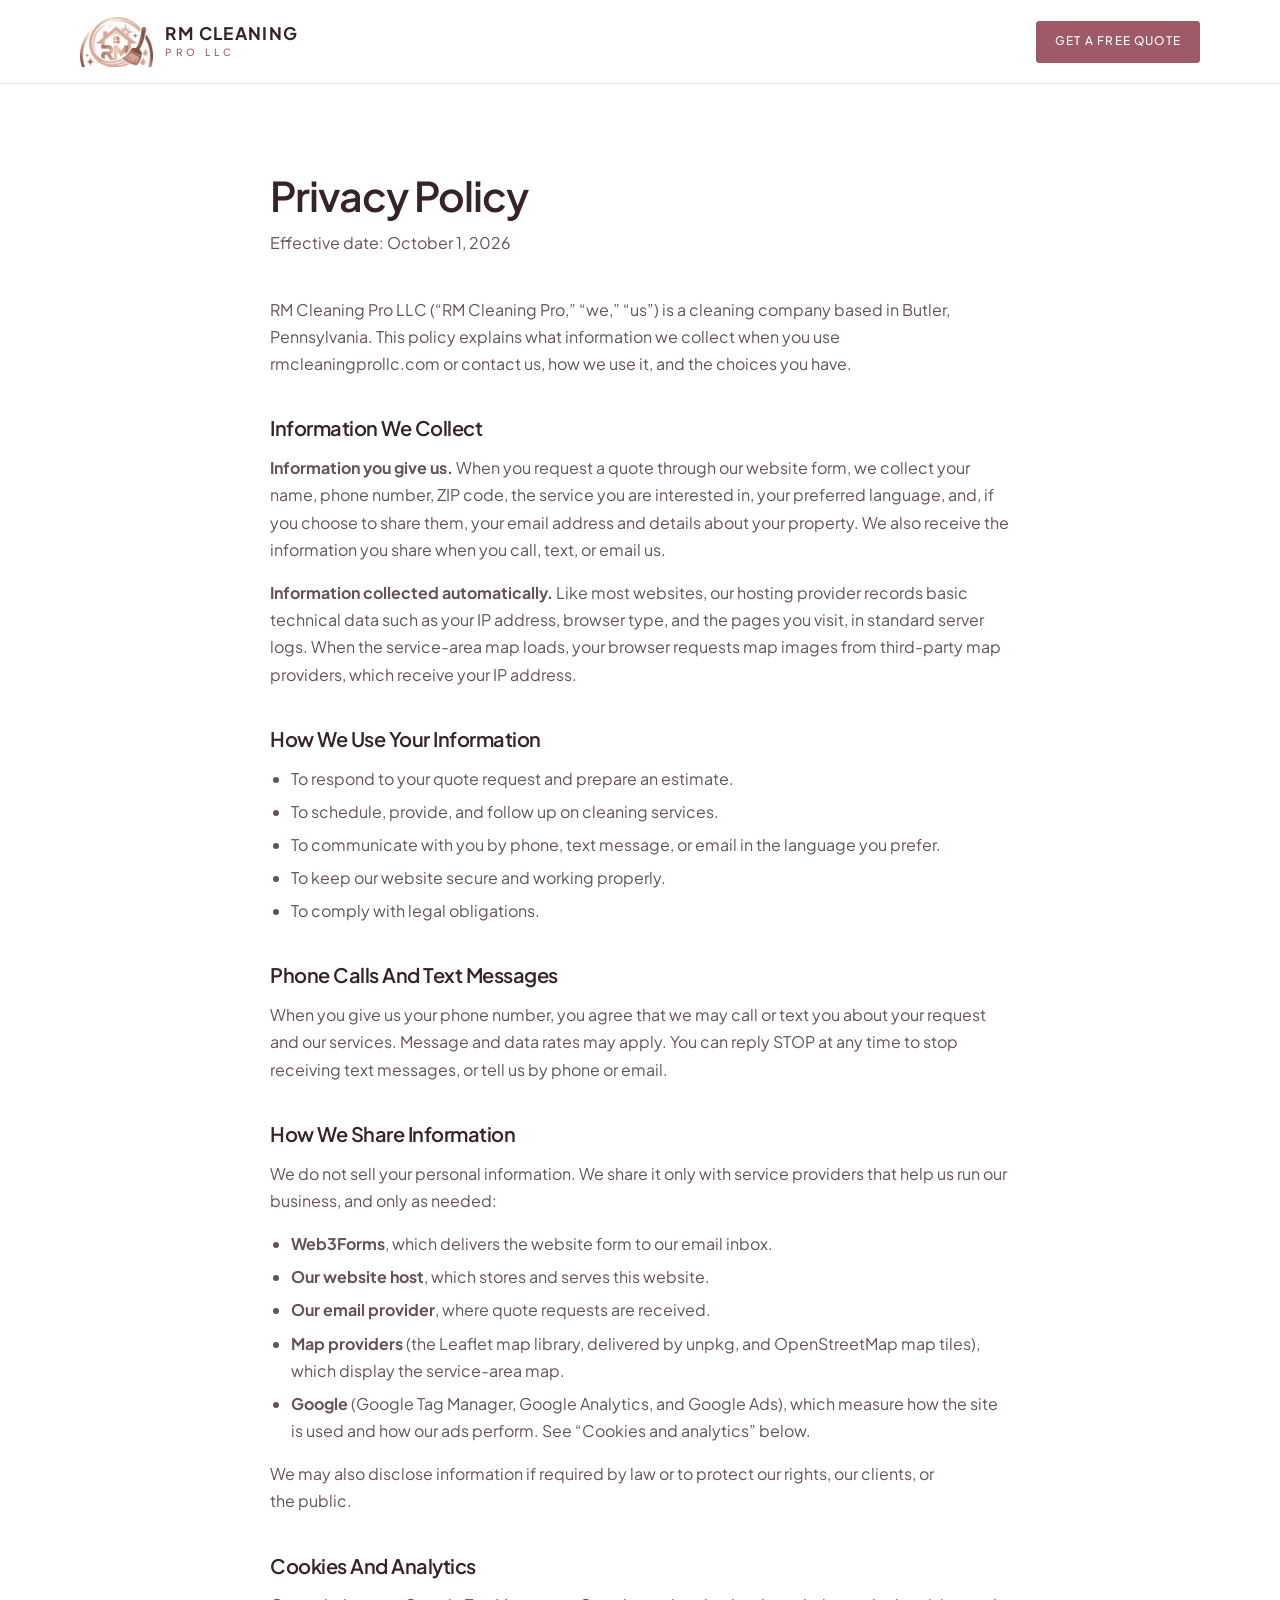
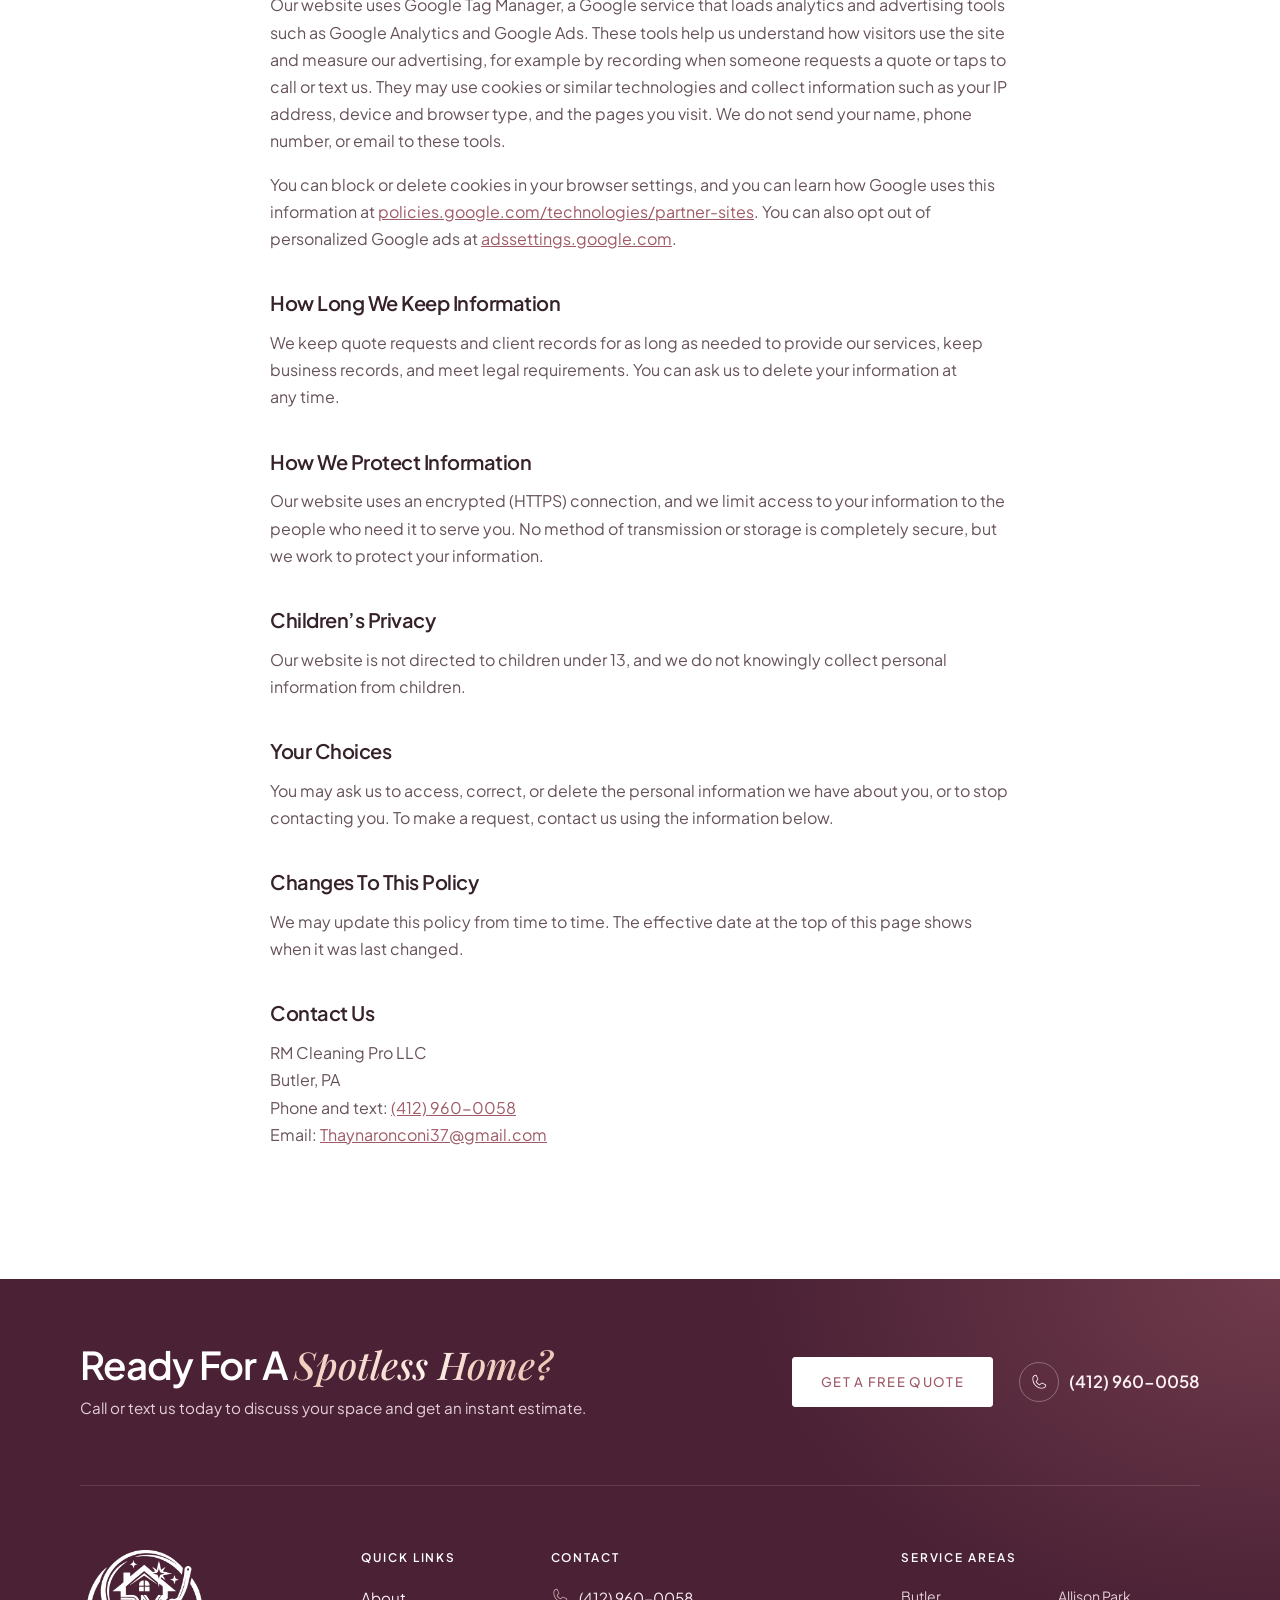
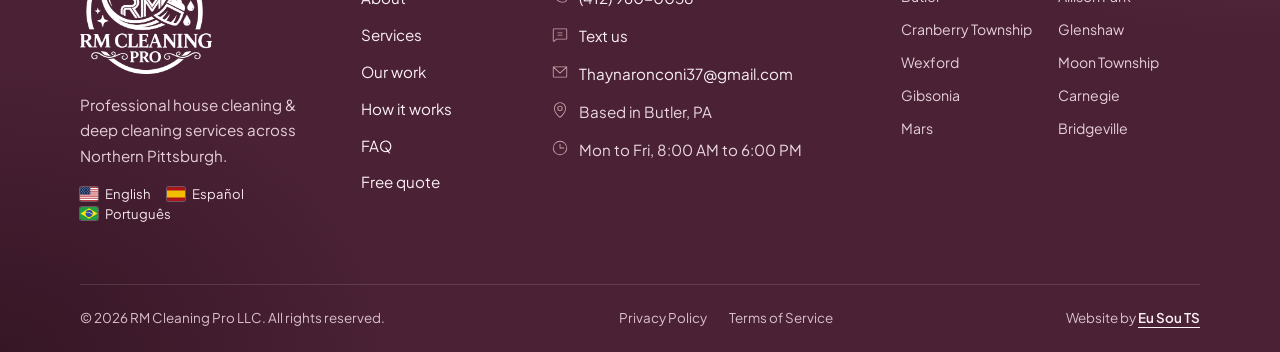
==== privacy-policy/index.html @ 07dfc6ec "RM Cleaning Pro LLC: site one page (versao publicada) Pacote de deploy para a Hostinger (conteudo do" ====
<!doctype html>
<html lang="en">
<head>
<meta charset="utf-8">
<meta name="viewport" content="width=device-width, initial-scale=1">
<link rel="preconnect" href="https://www.googletagmanager.com">
<!-- Google Tag Manager -->
<script>(function(w,d,s,l,i){w[l]=w[l]||[];w[l].push({'gtm.start':
new Date().getTime(),event:'gtm.js'});var f=d.getElementsByTagName(s)[0],
j=d.createElement(s),dl=l!='dataLayer'?'&l='+l:'';j.async=true;j.src=
'https://www.googletagmanager.com/gtm.js?id='+i+dl;f.parentNode.insertBefore(j,f);
})(window,document,'script','dataLayer','GTM-MLDL4P4Q');</script>
<!-- End Google Tag Manager -->
<title>Privacy Policy | RM Cleaning Pro LLC</title>
<meta name="description" content="How RM Cleaning Pro LLC collects, uses, and protects the information you share through our website, phone, and text messages.">
<link rel="canonical" href="https://rmcleaningprollc.com/privacy-policy/">
<meta name="theme-color" content="#FFFFFF">
<link rel="icon" href="/favicon.ico" sizes="any">
<link rel="icon" href="/favicon.png" type="image/png">
<link rel="apple-touch-icon" href="/apple-touch-icon.png">
<style>@font-face{font-family:'Plus Jakarta Sans';font-style:italic;font-weight:500;font-display:swap;src:url('/fonts/jakarta-italic.woff2') format('woff2');unicode-range:U+0000-00FF, U+0131, U+0152-0153, U+02BB-02BC, U+02C6, U+02DA, U+02DC, U+0304, U+0308, U+0329, U+2000-206F, U+20AC, U+2122, U+2191, U+2193, U+2212, U+2215, U+FEFF, U+FFFD;}@font-face{font-family:'Plus Jakarta Sans';font-style:normal;font-weight:400 700;font-display:swap;src:url('/fonts/jakarta.woff2') format('woff2');unicode-range:U+0000-00FF, U+0131, U+0152-0153, U+02BB-02BC, U+02C6, U+02DA, U+02DC, U+0304, U+0308, U+0329, U+2000-206F, U+20AC, U+2122, U+2191, U+2193, U+2212, U+2215, U+FEFF, U+FFFD;}@font-face{font-family:'Playfair Display';font-style:italic;font-weight:500 600;font-display:swap;src:url('/fonts/playfair-italic.woff2') format('woff2');unicode-range:U+0000-00FF, U+0131, U+0152-0153, U+02BB-02BC, U+02C6, U+02DA, U+02DC, U+0304, U+0308, U+0329, U+2000-206F, U+20AC, U+2122, U+2191, U+2193, U+2212, U+2215, U+FEFF, U+FFFD;}</style>
<link rel="stylesheet" href="/styles.css?v=ca95803c">
</head>
<body>
<!-- Google Tag Manager (noscript) -->
<noscript><iframe src="https://www.googletagmanager.com/ns.html?id=GTM-MLDL4P4Q"
height="0" width="0" style="display:none;visibility:hidden"></iframe></noscript>
<!-- End Google Tag Manager (noscript) -->
<!--sprite:start-->
<svg width="0" height="0" style="position:absolute" aria-hidden="true" focusable="false">
<symbol id="i-chat-text" viewBox="0 0 256 256"><path d="M216,50H40A14,14,0,0,0,26,64V224a13.88,13.88,0,0,0,8.09,12.69A14.11,14.11,0,0,0,40,238a13.87,13.87,0,0,0,9-3.31l.06-.05L82.23,206H216a14,14,0,0,0,14-14V64A14,14,0,0,0,216,50Zm2,142a2,2,0,0,1-2,2H80a6,6,0,0,0-3.92,1.46L41.26,225.53A2,2,0,0,1,38,224V64a2,2,0,0,1,2-2H216a2,2,0,0,1,2,2Zm-52-80a6,6,0,0,1-6,6H96a6,6,0,0,1,0-12h64A6,6,0,0,1,166,112Zm0,32a6,6,0,0,1-6,6H96a6,6,0,0,1,0-12h64A6,6,0,0,1,166,144Z"/></symbol>
<symbol id="i-clock" viewBox="0 0 256 256"><path d="M128,26A102,102,0,1,0,230,128,102.12,102.12,0,0,0,128,26Zm0,192a90,90,0,1,1,90-90A90.1,90.1,0,0,1,128,218Zm62-90a6,6,0,0,1-6,6H128a6,6,0,0,1-6-6V72a6,6,0,0,1,12,0v50h50A6,6,0,0,1,190,128Z"/></symbol>
<symbol id="i-envelope-simple" viewBox="0 0 256 256"><path d="M224,50H32a6,6,0,0,0-6,6V192a14,14,0,0,0,14,14H216a14,14,0,0,0,14-14V56A6,6,0,0,0,224,50ZM208.58,62,128,135.86,47.42,62ZM216,194H40a2,2,0,0,1-2-2V69.64l86,78.78a6,6,0,0,0,8.1,0L218,69.64V192A2,2,0,0,1,216,194Z"/></symbol>
<symbol id="i-map-pin" viewBox="0 0 256 256"><path d="M128,66a38,38,0,1,0,38,38A38,38,0,0,0,128,66Zm0,64a26,26,0,1,1,26-26A26,26,0,0,1,128,130Zm0-112a86.1,86.1,0,0,0-86,86c0,30.91,14.34,63.74,41.47,94.94a252.32,252.32,0,0,0,41.09,38,6,6,0,0,0,6.88,0,252.32,252.32,0,0,0,41.09-38c27.13-31.2,41.47-64,41.47-94.94A86.1,86.1,0,0,0,128,18Zm0,206.51C113,212.93,54,163.62,54,104a74,74,0,0,1,148,0C202,163.62,143,212.93,128,224.51Z"/></symbol>
<symbol id="i-phone" viewBox="0 0 256 256"><path d="M221.59,160.3l-47.24-21.17a14,14,0,0,0-13.28,1.22,4.81,4.81,0,0,0-.56.42l-24.69,21a1.88,1.88,0,0,1-1.68.06c-15.87-7.66-32.31-24-40-39.65a1.91,1.91,0,0,1,0-1.68l21.07-25a6.13,6.13,0,0,0,.42-.58,14,14,0,0,0,1.12-13.27L95.73,34.49a14,14,0,0,0-14.56-8.38A54.24,54.24,0,0,0,34,80c0,78.3,63.7,142,142,142a54.25,54.25,0,0,0,53.89-47.17A14,14,0,0,0,221.59,160.3ZM176,210C104.32,210,46,151.68,46,80A42.23,42.23,0,0,1,82.67,38h.23a2,2,0,0,1,1.84,1.31l21.1,47.11a2,2,0,0,1,0,1.67L84.73,113.15a4.73,4.73,0,0,0-.43.57,14,14,0,0,0-.91,13.73c8.87,18.16,27.17,36.32,45.53,45.19a14,14,0,0,0,13.77-1c.19-.13.38-.27.56-.42l24.68-21a1.92,1.92,0,0,1,1.6-.1l47.25,21.17a2,2,0,0,1,1.21,2A42.24,42.24,0,0,1,176,210Z"/></symbol>
</svg>
<!--sprite:end-->

<header class="hdr page-hdr">
  <div class="wrap hdr-in">
    <a class="brand" href="/">
      <img src="/images/logo-mark.webp" alt="" width="160" height="109">
      <span class="brand-name">RM Cleaning<small>Pro LLC</small></span>
    </a>
    <a class="btn btn-sm" href="/#quote">Get a free quote</a>
  </div>
</header>

<main class="legal" id="main">
  <div class="wrap">
    <h1>Privacy Policy</h1>
    <p class="updated">Effective date: October 1, 2026</p>

    <p>RM Cleaning Pro LLC (“RM Cleaning Pro,” “we,” “us”) is a cleaning company based in Butler, Pennsylvania. This policy explains what information we collect when you use rmcleaningprollc.com or contact us, how we use it, and the choices you have.</p>

    <h2>Information we collect</h2>
    <p><strong>Information you give us.</strong> When you request a quote through our website form, we collect your name, phone number, ZIP code, the service you are interested in, your preferred language, and, if you choose to share them, your email address and details about your property. We also receive the information you share when you call, text, or email us.</p>
    <p><strong>Information collected automatically.</strong> Like most websites, our hosting provider records basic technical data such as your IP address, browser type, and the pages you visit, in standard server logs. When the service-area map loads, your browser requests map images from third-party map providers, which receive your IP address.</p>

    <h2>How we use your information</h2>
    <ul>
      <li>To respond to your quote request and prepare an estimate.</li>
      <li>To schedule, provide, and follow up on cleaning services.</li>
      <li>To communicate with you by phone, text message, or email in the language you prefer.</li>
      <li>To keep our website secure and working properly.</li>
      <li>To comply with legal obligations.</li>
    </ul>

    <h2>Phone calls and text messages</h2>
    <p>When you give us your phone number, you agree that we may call or text you about your request and our services. Message and data rates may apply. You can reply STOP at any time to stop receiving text messages, or tell us by phone or email.</p>

    <h2>How we share information</h2>
    <p>We do not sell your personal information. We share it only with service providers that help us run our business, and only as needed:</p>
    <ul>
      <li><strong>Web3Forms</strong>, which delivers the website form to our email inbox.</li>
      <li><strong>Our website host</strong>, which stores and serves this website.</li>
      <li><strong>Our email provider</strong>, where quote requests are received.</li>
      <li><strong>Map providers</strong> (the Leaflet map library, delivered by unpkg, and OpenStreetMap map tiles), which display the service-area map.</li>
      <li><strong>Google</strong> (Google Tag Manager, Google Analytics, and Google Ads), which measure how the site is used and how our ads perform. See “Cookies and analytics” below.</li>
    </ul>
    <p>We may also disclose information if required by law or to protect our rights, our clients, or the public.</p>

    <h2>Cookies and analytics</h2>
    <p>Our website uses Google Tag Manager, a Google service that loads analytics and advertising tools such as Google Analytics and Google Ads. These tools help us understand how visitors use the site and measure our advertising, for example by recording when someone requests a quote or taps to call or text us. They may use cookies or similar technologies and collect information such as your IP address, device and browser type, and the pages you visit. We do not send your name, phone number, or email to these tools.</p>
    <p>You can block or delete cookies in your browser settings, and you can learn how Google uses this information at <a href="https://policies.google.com/technologies/partner-sites" target="_blank" rel="noopener">policies.google.com/technologies/partner-sites</a>. You can also opt out of personalized Google ads at <a href="https://adssettings.google.com" target="_blank" rel="noopener">adssettings.google.com</a>.</p>

    <h2>How long we keep information</h2>
    <p>We keep quote requests and client records for as long as needed to provide our services, keep business records, and meet legal requirements. You can ask us to delete your information at any time.</p>

    <h2>How we protect information</h2>
    <p>Our website uses an encrypted (HTTPS) connection, and we limit access to your information to the people who need it to serve you. No method of transmission or storage is completely secure, but we work to protect your information.</p>

    <h2>Children’s privacy</h2>
    <p>Our website is not directed to children under 13, and we do not knowingly collect personal information from children.</p>

    <h2>Your choices</h2>
    <p>You may ask us to access, correct, or delete the personal information we have about you, or to stop contacting you. To make a request, contact us using the information below.</p>

    <h2>Changes to this policy</h2>
    <p>We may update this policy from time to time. The effective date at the top of this page shows when it was last changed.</p>

    <h2>Contact us</h2>
    <p>RM Cleaning Pro LLC<br>
      Butler, PA<br>
      Phone and text: <a href="tel:+14129600058">(412) 960-0058</a><br>
      Email: <a href="mailto:Thaynaronconi37@gmail.com">Thaynaronconi37@gmail.com</a></p>
  </div>
</main>

<footer class="ftr">
  <div class="wrap">
    <!-- chamada no topo do rodape (textos da copy: quebra de CTA) -->
    <div class="ftr-cta">
      <div>
        <h2 class="ftr-cta-title">Ready for a <span class="hl hl-light">spotless home?</span></h2>
        <p>Call or text us today to discuss your space and get an instant estimate.</p>
      </div>
      <div class="ftr-cta-btns">
        <a class="btn btn-light" href="/#quote">Get a free quote</a>
        <a class="ftr-call" href="tel:+14129600058"><svg class="ic" aria-hidden="true"><use href="#i-phone"/></svg>(412) 960-0058</a>
      </div>
    </div>

    <div class="ftr-in">
      <div class="ftr-brand">
        <img src="/images/logo-rm-cleaning-pro-white.webp" width="440" height="413" loading="lazy" alt="RM Cleaning Pro LLC">
        <p>Professional house cleaning &amp; deep cleaning services across Northern Pittsburgh.</p>
        <ul class="ftr-langs" aria-label="Languages we speak">
          <li><img src="/images/flags/us.svg" alt="" width="20" height="15">English</li>
          <li><img src="/images/flags/es.svg" alt="" width="20" height="15">Español</li>
          <li><img src="/images/flags/br.svg" alt="" width="20" height="15">Português</li>
        </ul>
      </div>

      <nav class="ftr-col" aria-label="Footer">
        <h3 class="ftr-h">Quick links</h3>
        <ul>
          <li><a href="/#about">About</a></li>
          <li><a href="/#services">Services</a></li>
          <li><a href="/#work">Our work</a></li>
          <li><a href="/#how">How it works</a></li>
          <li><a href="/#faq">FAQ</a></li>
          <li><a href="/#quote">Free quote</a></li>
        </ul>
      </nav>

      <div class="ftr-col">
        <h3 class="ftr-h">Contact</h3>
        <ul class="ftr-contact">
          <li><a href="tel:+14129600058"><svg class="ic" aria-hidden="true"><use href="#i-phone"/></svg>(412) 960-0058</a></li>
          <li><a href="sms:+14129600058"><svg class="ic" aria-hidden="true"><use href="#i-chat-text"/></svg>Text us</a></li>
          <li><a href="mailto:Thaynaronconi37@gmail.com"><svg class="ic" aria-hidden="true"><use href="#i-envelope-simple"/></svg>Thaynaronconi37@gmail.com</a></li>
          <li><span><svg class="ic" aria-hidden="true"><use href="#i-map-pin"/></svg>Based in Butler, PA</span></li>
          <li><span><svg class="ic" aria-hidden="true"><use href="#i-clock"/></svg>Mon to Fri, 8:00 AM to 6:00 PM</span></li>
        </ul>
      </div>

      <div class="ftr-col">
        <h3 class="ftr-h">Service areas</h3>
        <ul class="ftr-areas">
          <li>Butler</li>
          <li>Cranberry Township</li>
          <li>Wexford</li>
          <li>Gibsonia</li>
          <li>Mars</li>
          <li>Allison Park</li>
          <li>Glenshaw</li>
          <li>Moon Township</li>
          <li>Carnegie</li>
          <li>Bridgeville</li>
        </ul>
      </div>
    </div>

    <div class="ftr-bottom">
      <p>© 2026 RM Cleaning Pro LLC. All rights reserved.</p>
      <ul class="ftr-legal">
        <li><a href="/privacy-policy/">Privacy Policy</a></li>
        <li><a href="/terms-of-service/">Terms of Service</a></li>
      </ul>
      <p class="ftr-credit">Website by <a href="https://eusouts.com/" target="_blank" rel="noopener">Eu Sou TS</a></p>
    </div>
  </div>
</footer>
</body>
</html>
---- styles.css ----
:root{--white:#FFFFFF;--blush-50:#FCF7F7;--blush-100:#F7ECEC;--blush-200:#EFDCDE;--mauve-300:#CFA2AA;--mauve:#9E5A66;--mauve-700:#84475A;--plum:#4A2135;--ink:#36222B;--ink-soft:#67525B;--line:#ECDFE2;--field:#A98D96;--error:#B3261E;--r-btn:3px;--r:6px;--shadow:0 24px 50px -28px rgba(74,33,53,.35);--shadow-s:0 10px 26px -16px rgba(74,33,53,.4);--display:"Plus Jakarta Sans", system-ui, -apple-system, "Segoe UI", sans-serif;--sans:"Plus Jakarta Sans", system-ui, -apple-system, "Segoe UI", sans-serif;--wrap:1200px;--gutter:clamp(16px, 4vw, 40px);--hdr-h:84px;--ease:cubic-bezier(.16,1,.3,1);--ease-out:cubic-bezier(.22,1,.36,1);--fs-h1:clamp(2.05rem,3.2vw,2.85rem);--fs-h2:clamp(1.85rem,3vw,2.55rem);--fs-h3:1.25rem;color-scheme:light}*,*:before,*:after{box-sizing:border-box}html{-webkit-text-size-adjust:100%;scroll-behavior:smooth;scroll-padding-top:calc(var(--hdr-h) + 12px)}@media (prefers-reduced-motion:reduce){html{scroll-behavior:auto}}body{margin:0;background:var(--white);color:var(--ink);font:400 1rem/1.7 var(--sans);-webkit-font-smoothing:antialiased;text-rendering:optimizeLegibility}img{display:block;max-width:100%;height:auto}a{color:inherit}h1,h2,h3,h4{margin:0;font-family:var(--display);font-weight:600;color:var(--ink);line-height:1.14;letter-spacing:-.025em;text-wrap:balance}h1,h2,h3{text-transform:capitalize}h1{font-size:var(--fs-h1)}h2{font-size:var(--fs-h2)}h3{font-size:var(--fs-h3)}p{margin:0 0 1em;text-wrap:pretty}ul,ol{margin:0;padding:0;list-style:none}:focus-visible{outline:2px solid var(--mauve);outline-offset:3px}.wrap{width:100%;max-width:var(--wrap);margin:0 auto;padding:0 var(--gutter)}.sr{position:absolute!important;width:1px;height:1px;padding:0;margin:-1px;overflow:hidden;clip:rect(0 0 0 0);white-space:nowrap;border:0}.ic{width:1.25em;height:1.25em;fill:currentColor;flex:none}.center{text-align:center}.skip{position:absolute;left:12px;top:-60px;z-index:100;background:var(--mauve);color:#fff;padding:10px 16px;border-radius:var(--r-btn);text-decoration:none}.skip:focus{top:12px}.hl{font-family:Playfair Display,Georgia,serif;font-style:italic;font-weight:500;letter-spacing:0;padding:0 .12em .06em .04em;margin:0 -.08em 0 -.04em;background:linear-gradient(100deg,#844d40,#9a6150 30%,#be8771 47%,#cc9a85 53%,#a46a58 68%,#844d40);-webkit-background-clip:text;background-clip:text;color:transparent;-webkit-text-fill-color:transparent;-webkit-box-decoration-break:clone;box-decoration-break:clone}.hl-light{background-image:linear-gradient(100deg,#f0cdbe,#f9e2d8 40%,#fff4ee 52%,#f3d3c5 68%,#edc6b6)}.kicker,.sec .kicker{margin:0 0 10px;font:700 1.2rem/1.3 var(--display);letter-spacing:-.01em;color:#b26a77;opacity:1}.kicker.center{text-align:center}.kicker-light,.sec .kicker-light{color:#f6e2e6}.title-caps,.sec .title-caps{text-align:center;font-size:var(--fs-h2);max-width:24ch;margin:0 auto clamp(36px,5vw,56px)}.btn{display:inline-flex;align-items:center;justify-content:center;gap:10px;min-height:50px;padding:14px 28px;border:1px solid var(--mauve);border-radius:var(--r-btn);background:var(--mauve);color:#fff;text-decoration:none;cursor:pointer;font:500 .82rem/1.2 var(--sans);letter-spacing:.1em;text-transform:uppercase;white-space:nowrap;transition:background-color .25s var(--ease),border-color .25s var(--ease),color .25s var(--ease),transform .2s var(--ease),box-shadow .25s var(--ease)}.btn:hover{background:var(--mauve-700);border-color:var(--mauve-700);box-shadow:var(--shadow-s)}.btn:active{transform:translateY(1px) scale(.99)}.btn-sm{min-height:42px;padding:10px 18px;font-size:.74rem}.btn-block{width:100%}.btn-light{background:#fff;border-color:#fff;color:var(--mauve)}.btn-light:hover{background:var(--blush-100);border-color:var(--blush-100);color:var(--mauve-700)}.btn[disabled]{opacity:.65;cursor:progress;transform:none}.link-phone{display:inline-flex;align-items:center;gap:10px;min-height:50px;color:var(--ink);font:500 1.05rem/1 var(--sans);text-decoration:none}.link-phone .ic{width:20px;height:20px;color:var(--mauve)}.link-phone:hover{color:var(--mauve)}.topbar{background:var(--mauve);color:#fff;font-size:.82rem}.topbar-in{display:flex;align-items:center;justify-content:space-between;gap:16px;min-height:38px}.topbar p{margin:0;display:inline-flex;align-items:center;gap:8px}.topbar .ic{width:15px;height:15px}.topbar-langs img{width:18px;height:13px;border-radius:2px;box-shadow:0 0 0 1px #ffffff59}.topbar-langs span{margin-left:4px}.topbar-phone{display:inline-flex;align-items:center;gap:8px;color:#fff;text-decoration:none;font-weight:500}.topbar-phone:hover{text-decoration:underline;text-underline-offset:3px}@media (max-width:899px){.topbar .topbar-area{display:none}}@media (max-width:640px){.topbar .topbar-langs span{position:absolute;width:1px;height:1px;overflow:hidden;clip:rect(0 0 0 0);white-space:nowrap}}.hdr{position:sticky;top:0;z-index:50;height:var(--hdr-h);background:#fff;border-bottom:1px solid var(--line);transition:box-shadow .3s}.hdr.is-scrolled{box-shadow:0 10px 30px -22px #4a213573}.hdr-in{height:100%;display:grid;grid-template-columns:auto 1fr auto;align-items:center;gap:24px}.brand{display:flex;align-items:center;gap:12px;text-decoration:none}.brand img{height:50px;width:auto}.brand-name{display:flex;flex-direction:column;font:700 1.08rem/1 var(--display);letter-spacing:.08em;text-transform:uppercase;color:var(--ink);white-space:nowrap}.brand-name small{font:500 .62rem/1 var(--sans);letter-spacing:.42em;color:var(--mauve);margin-top:6px}.nav{display:flex;justify-content:center;align-items:center;gap:30px}.nav a{position:relative;padding:10px 0;font:500 .78rem/1 var(--sans);letter-spacing:.12em;text-transform:uppercase;color:var(--ink);text-decoration:none;white-space:nowrap}.nav a:after{content:"";position:absolute;left:0;right:0;bottom:2px;height:1.5px;background:var(--mauve);transform:scaleX(0);transition:transform .3s var(--ease)}.nav a:hover,.nav a[aria-current=true]{color:var(--mauve)}.nav a:hover:after,.nav a[aria-current=true]:after{transform:scaleX(1)}.nav .nav-phone{display:none}.hdr-actions{display:flex;align-items:center;gap:6px}.icon-btn{display:grid;place-items:center;width:44px;height:44px;border-radius:var(--r-btn);color:var(--ink);text-decoration:none;transition:color .2s,background-color .2s}.icon-btn:hover{color:var(--mauve);background:var(--blush-100)}.icon-btn .ic{width:22px;height:22px}.hdr-cta{margin-left:10px}.menu-btn{display:none}@media (max-width:1180px){.nav{gap:22px}.icon-btn{display:none}}@media (max-width:1023px){:root{--hdr-h:72px}.hdr-in{grid-template-columns:1fr auto}.brand img{height:42px}.menu-btn{display:inline-grid;place-items:center;width:46px;height:46px;margin-left:6px;border:1px solid var(--line);border-radius:var(--r-btn);background:#fff;color:var(--ink);cursor:pointer}.menu-btn .ic{width:24px;height:24px}.menu-btn .ic-close,.menu-btn[aria-expanded=true] .ic-open{display:none}.menu-btn[aria-expanded=true] .ic-close{display:block}.nav{position:fixed;left:0;right:0;top:var(--hdr-h);flex-direction:column;align-items:stretch;gap:0;padding:6px var(--gutter) 22px;background:#fff;border-bottom:1px solid var(--line);box-shadow:0 30px 40px -30px #4a213559;opacity:0;visibility:hidden;transform:translateY(-8px);transition:opacity .25s var(--ease),transform .25s var(--ease),visibility 0s linear .25s}.nav.is-open{opacity:1;visibility:visible;transform:none;transition:opacity .25s var(--ease),transform .25s var(--ease)}.nav a{font-size:.9rem;padding:17px 0;border-bottom:1px solid var(--line)}.nav a:after{display:none}.nav .nav-phone{display:block;color:var(--mauve);border-bottom:0}}@media (max-width:560px){.hdr-cta{display:none}.brand-name{font-size:1.08rem}.brand-name small{font-size:.56rem}}.hero{position:relative;overflow:hidden;background:var(--blush-100);display:flex;align-items:center;min-height:max(620px,min(calc(100vh - 122px),860px));min-height:max(620px,min(calc(100dvh - 122px),860px))}.hero-media{position:absolute;top:0;right:0;bottom:0;width:60%;overflow:hidden}.hero-media picture{display:block;width:100%;height:100%}.hero-media img{width:100%;height:100%;object-fit:cover;object-position:62% 60%}@media (max-width:560px){.hero-media img{object-position:50% 55%}}.hero-media:after{content:"";position:absolute;inset:0;pointer-events:none;background:linear-gradient(90deg,var(--blush-100) 0%,rgba(247,236,236,.85) 18%,rgba(247,236,236,.2) 48%,rgba(247,236,236,0) 70%),linear-gradient(0deg,#9e5a661a,#9e5a661a)}.hero-in{position:relative;padding-block:clamp(56px,7vw,96px) clamp(88px,9vw,120px)}.hero-copy{max-width:640px}.hero h1{font-size:var(--fs-h1);line-height:1.12;letter-spacing:-.03em;margin-bottom:22px}.hero .lead{font-size:1.06rem;color:var(--ink-soft);max-width:48ch;margin-bottom:30px}.hero-ctas{display:flex;flex-wrap:wrap;align-items:center;gap:12px 26px}@media (max-width:899px){.hero{display:block;min-height:0;background:var(--blush-100)}.hero-media{position:relative;width:100%;height:clamp(340px,52vw,440px)}.hero-media:after{background:linear-gradient(0deg,var(--blush-100) 0%,rgba(247,236,236,0) 45%)}.hero-in{padding-block:8px 96px}}.trust{position:relative;z-index:2;margin-top:-56px}.trust-card{display:grid;grid-template-columns:repeat(4,1fr);background:#fff;border:1px solid var(--line);border-radius:var(--r);box-shadow:var(--shadow)}.trust-card li{display:flex;align-items:center;gap:14px;padding:24px 22px}.trust-card li+li{border-left:1px solid var(--line)}.trust-card .ic{width:34px;height:34px;color:var(--mauve)}.trust-card strong{display:block;font:600 .9rem/1.3 var(--sans);color:var(--ink)}.trust-card span{display:block;font-size:.82rem;line-height:1.35;color:var(--ink-soft)}.trust-flags{display:grid;grid-template-columns:repeat(2,auto);gap:3px;flex:none}.trust-flags img{width:17px;height:12.75px;border-radius:2px;box-shadow:0 0 0 1px #36222b1f}.trust-flags img:last-child{grid-column:span 2;justify-self:center}@media (max-width:899px){.trust-card{grid-template-columns:1fr 1fr}.trust-card li:nth-child(3){border-left:0}.trust-card li:nth-child(n+3){border-top:1px solid var(--line)}.trust-card li{padding:18px 16px;gap:12px}.trust-card .ic{width:28px;height:28px}}.sec{padding:clamp(72px,9vw,112px) 0 clamp(80px,10vw,124px);position:relative}.tint{background:var(--blush-50)}.sec h2{font-size:var(--fs-h2)}.sec-cta{margin-top:clamp(36px,5vw,52px)}.about-in{display:grid;grid-template-columns:1fr 1fr;gap:clamp(40px,6vw,88px);align-items:center}.about-copy h2{margin-bottom:22px}.about-copy>p{color:var(--ink-soft);max-width:60ch}.about-copy .flags{margin:6px 0 28px}.about-collage{position:relative;display:grid;grid-template-columns:repeat(12,1fr);grid-template-rows:repeat(12,1fr);aspect-ratio:1/1;width:100%;max-width:560px;justify-self:center}.about-collage img{width:100%;height:100%;object-fit:cover;box-shadow:0 22px 44px -26px #4a21358c}.ac-main{grid-area:2 / 1 / 8 / 9;border-radius:22px}.ac-circle{grid-area:1 / 9 / 5 / 13;border-radius:50%;aspect-ratio:1/1;height:auto!important;align-self:start;border:5px solid #fff}.ac-third{grid-area:6 / 6 / 13 / 13;border-radius:22px;border:6px solid #fff;z-index:2;object-position:50% 40%}.ac-stat{grid-area:9 / 2 / 12 / 5;z-index:3;align-self:center;display:flex;flex-direction:column;justify-content:center;align-items:center;text-align:center;aspect-ratio:1/1;padding:12px;border-radius:18px;background:var(--mauve);color:#fff;box-shadow:0 20px 40px -18px #9e5a66bf}.ac-stat strong{font:700 clamp(2rem,3.6vw,2.8rem)/1 var(--display);letter-spacing:-.03em}.ac-stat span{margin-top:6px;font-size:.78rem;line-height:1.3;max-width:12ch;opacity:.95}.ac-dot{position:absolute;border-radius:50%;border:2px solid var(--mauve-300);pointer-events:none}.ac-dot-1{width:16px;height:16px;left:2%;bottom:3%}.ac-dot-2{width:11px;height:11px;left:9%;bottom:8%;background:var(--blush-200);border:0}.ac-dot-3{width:22px;height:22px;right:-2%;top:42%;border-color:var(--blush-200)}@media (max-width:899px){.about-in{grid-template-columns:1fr}.about-collage{max-width:460px;margin-bottom:8px}.ac-stat span{font-size:.7rem}}.flags{display:flex;flex-wrap:wrap;gap:8px}.flags li{display:inline-flex;align-items:center;gap:8px;padding:7px 14px 7px 10px;background:#fff;border:1px solid var(--line);border-radius:var(--r-btn);font:500 .9rem/1 var(--sans);color:var(--ink)}.flags img{width:22px;height:16px;border-radius:2px;box-shadow:0 0 0 1px #36222b1f}.flags-light li{background:#ffffff1f;border-color:#ffffff47;color:#fff}.services{overflow:hidden}.pol-card{margin:0;background:#fff;padding:14px 14px 24px;border-radius:4px;text-align:center;box-shadow:0 2px #4a21350a,0 26px 50px -30px #4a213580}.pol-photo{aspect-ratio:1/1;overflow:hidden;background:var(--blush-100);border-radius:2px;margin-bottom:20px}.pol-photo img{width:100%;height:100%;object-fit:cover}.pol-card h3{font:600 var(--fs-h3)/1.3 var(--display);letter-spacing:-.01em;color:var(--ink);margin-bottom:10px}.pol-card p{margin:0 auto;max-width:34ch;font-size:.94rem;line-height:1.62;color:var(--ink-soft)}.svc-stage{display:grid;grid-template-columns:repeat(auto-fit,minmax(240px,1fr));gap:24px}.js .svc-car{--cw:clamp(270px,27vw,340px);--step:calc(var(--cw) * 1.06)}.js .svc-stage{display:grid;grid-template-columns:1fr;justify-items:center;align-items:start;padding:16px 0 8px;touch-action:pan-y}.js .pol-card{grid-area:1 / 1;width:var(--cw);--o:0;--s:1;--r:0deg;transform:translate(calc(var(--o) * var(--step))) scale(var(--s)) rotate(var(--r));transition:transform .65s var(--ease),opacity .5s var(--ease),filter .5s var(--ease),box-shadow .5s var(--ease)}.js .pol-card[data-pos="0"]{z-index:3;box-shadow:0 2px #4a21350a,0 34px 70px -30px #4a21358c}.js .pol-card[data-pos="-1"],.js .pol-card[data-pos="1"]{--s:.84;z-index:2;opacity:.62;filter:saturate(.8);cursor:pointer}.js .pol-card[data-pos="-1"]{--r:-3deg}.js .pol-card[data-pos="1"]{--r:3deg}.js .pol-card[data-pos="-1"]:hover,.js .pol-card[data-pos="1"]:hover{opacity:.85}.js .pol-card[data-pos="-2"],.js .pol-card[data-pos="2"]{--s:.7;z-index:1;opacity:0;pointer-events:none}.car-ctrl{display:flex;align-items:center;justify-content:center;gap:20px;margin-top:30px}.car-ctrl[hidden]{display:none}.car-btn{display:grid;place-items:center;width:48px;height:48px;border-radius:50%;cursor:pointer;border:1px solid var(--mauve-300);background:#fff;color:var(--mauve);transition:background-color .25s var(--ease),color .25s var(--ease),transform .2s var(--ease)}.car-btn .ic{width:20px;height:20px}.car-btn:hover{background:var(--mauve);color:#fff;border-color:var(--mauve)}.car-btn:active{transform:scale(.95)}.car-dots{display:flex;gap:8px}.car-dots button{width:9px;height:9px;padding:0;border:0;border-radius:999px;background:var(--mauve-300);opacity:.55;cursor:pointer;transition:width .35s var(--ease),opacity .35s,background-color .35s}.car-dots button[aria-current=true]{width:26px;opacity:1;background:var(--mauve)}.car-dots button{position:relative}.car-dots button:after{content:"";position:absolute;inset:-12px -4px}@media (max-width:699px){.js .svc-car{--cw:74vw;--step:67vw}}@media (prefers-reduced-motion:reduce){.js .pol-card{transition:none}}.why{overflow:hidden}.why:before,.why:after{content:"";position:absolute;pointer-events:none;border-radius:50%;border:28px solid var(--blush-100);opacity:.7}.why:before{width:340px;height:340px;right:-150px;top:-60px}.why:after{width:260px;height:260px;left:-140px;bottom:-90px}.why-panel{position:relative;z-index:1}.why-head{text-align:center;margin-bottom:clamp(40px,5vw,64px)}.why-head h2,.sec .why-head h2{max-width:22ch;margin:0 auto;font-size:var(--fs-h2)}.why-head h2 .hl{display:inline-block}.why-row{display:grid;grid-template-columns:repeat(3,1fr);gap:clamp(28px,4vw,56px);max-width:1040px;margin:0 auto clamp(40px,5vw,56px)}.why-item{text-align:center}.why-item h3{font:600 var(--fs-h3)/1.3 var(--display);letter-spacing:-.015em;color:var(--ink);margin:0 0 10px}.why-item p{margin:0 auto;max-width:32ch;color:var(--ink-soft);font-size:.95rem;line-height:1.65}.why .btn .ic{width:18px;height:18px;transition:transform .25s var(--ease)}.why .btn:hover .ic{transform:translate(3px)}.why-ic{position:relative;display:grid;place-items:center;width:112px;height:112px;margin:0 auto 26px;border-radius:50%;background:var(--blush-100);color:var(--mauve)}.why-ic .ic{width:40px;height:40px}.why-ic:before,.why-ic:after{content:"";position:absolute;inset:0;border-radius:50%;border:2px solid var(--mauve-300);opacity:0;pointer-events:none}@media (prefers-reduced-motion:no-preference){.why-ic:before{animation:why-ripple 3s var(--ease) infinite}.why-ic:after{animation:why-ripple 3s var(--ease) 1.5s infinite}.why-ic-cal .ic{animation:why-tick 3s ease-in-out infinite}.why-ic-paw .ic{animation:why-step 2.4s ease-in-out infinite}.why-ic-heart .ic{animation:why-beat 2.2s ease-in-out infinite}.why-item:nth-child(2) .why-ic:before,.why-item:nth-child(2) .why-ic:after{animation-delay:.5s,2s}.why-item:nth-child(3) .why-ic:before,.why-item:nth-child(3) .why-ic:after{animation-delay:1s,2.5s}.why-item:hover .why-ic{transform:translateY(-4px)}.why-ic{transition:transform .35s var(--ease)}}@keyframes why-ripple{0%{transform:scale(1);opacity:.8}to{transform:scale(1.45);opacity:0}}@keyframes why-tick{0%,70%,to{transform:rotate(0)}76%{transform:rotate(-10deg)}84%{transform:rotate(8deg)}92%{transform:rotate(-4deg)}}@keyframes why-step{0%,to{transform:translateY(0) rotate(0)}30%{transform:translateY(-4px) rotate(-8deg)}60%{transform:translateY(0) rotate(6deg)}}@keyframes why-beat{0%,60%,to{transform:scale(1)}15%{transform:scale(1.14)}30%{transform:scale(.96)}45%{transform:scale(1.08)}}@media (max-width:899px){.why-row{grid-template-columns:1fr;gap:40px}.why-ic{width:92px;height:92px}.why-ic .ic{width:34px;height:34px}.why:before{width:220px;height:220px;right:-130px;border-width:20px}.why:after{display:none}}.work-head{text-align:center;margin-bottom:clamp(36px,5vw,52px)}.work-head .title-caps{margin-bottom:14px}.work-hint{display:inline-flex;align-items:center;gap:10px;margin:0;color:var(--ink-soft);font-size:.95rem}.work-hint .ic{color:var(--mauve)}.ba-grid{display:grid;grid-template-columns:repeat(3,1fr);gap:clamp(18px,2.4vw,28px)}.ba-card{margin:0;background:#fff;border:1px solid var(--line);border-radius:var(--r);padding:12px;transition:box-shadow .35s var(--ease),transform .35s var(--ease)}.ba-card:hover{box-shadow:var(--shadow);transform:translateY(-3px)}.ba-card figcaption{padding:16px 4px 6px;text-align:center;font:600 .8rem/1.3 var(--sans);letter-spacing:.12em;text-transform:uppercase;color:var(--ink)}.ba{--pos:50%;position:relative;aspect-ratio:4/5;overflow:hidden;border-radius:3px;background:var(--blush-100);touch-action:pan-y;cursor:ew-resize;user-select:none;-webkit-user-select:none}.ba img{position:absolute;inset:0;width:100%;height:100%;object-fit:cover;pointer-events:none}.ba-before{clip-path:inset(0 calc(100% - var(--pos)) 0 0)}.ba:after{content:"";position:absolute;top:0;bottom:0;left:var(--pos);width:2px;margin-left:-1px;background:#fff;box-shadow:0 0 12px #00000040;pointer-events:none}.ba-single{cursor:default}.ba-single:after{content:none}.ba-handle{position:absolute;top:50%;left:var(--pos);z-index:2;transform:translate(-50%,-50%);display:grid;place-items:center;width:42px;height:42px;border-radius:50%;background:#fff;color:var(--mauve);box-shadow:0 8px 20px -8px #00000073;pointer-events:none}.ba-handle .ic{width:22px;height:22px}.ba-tag{position:absolute;top:10px;z-index:2;padding:5px 9px;border-radius:2px;background:#fffffff0;color:var(--mauve-700);font:600 .66rem/1 var(--sans);letter-spacing:.14em;text-transform:uppercase;pointer-events:none}.ba-tag-b{left:10px}.ba-tag-a{right:10px}.ba-range{position:absolute;inset:auto 0 0;width:100%;height:1px;opacity:0;margin:0;pointer-events:none}.ba:has(.ba-range:focus-visible){outline:2px solid var(--mauve);outline-offset:3px}@media (max-width:999px){.ba-grid{grid-template-columns:repeat(2,1fr)}}@media (max-width:599px){.ba-grid{grid-template-columns:1fr;max-width:440px;margin:0 auto}.ba{aspect-ratio:1/1}}.how{background:var(--blush-100)}.steps{display:grid;grid-template-columns:repeat(3,1fr);gap:clamp(24px,3vw,40px)}.step{position:relative;display:flex;flex-direction:column;align-items:center;text-align:center;background:#fff;border-radius:26px;padding:clamp(36px,4vw,52px) clamp(22px,2.6vw,36px) clamp(32px,3.6vw,44px);box-shadow:0 22px 50px -34px #4a213566}.step+.step:before{content:"";position:absolute;top:calc(clamp(36px,4vw,52px) + 58px);right:100%;width:clamp(24px,3vw,40px);border-top:2px dashed var(--mauve-300)}.step-ic{position:relative;display:grid;place-items:center;width:100px;height:100px;border-radius:50%;margin-bottom:26px;background:var(--blush-100);color:var(--mauve);box-shadow:0 0 0 10px #fff}.step-ic:before{content:"";position:absolute;inset:-12px;border-radius:50%;border:2px dashed var(--mauve-300)}@media (prefers-reduced-motion:no-preference){.step-ic:before{animation:step-spin 24s linear infinite}}@keyframes step-spin{to{transform:rotate(360deg)}}.step-ic .ic{width:38px;height:38px}.step-num{position:absolute;right:-8px;bottom:-6px;display:grid;place-items:center;width:34px;height:34px;border-radius:50%;background:var(--mauve);color:#fff;font:700 .95rem/1 var(--display);border:3px solid #fff}.step h3{font-size:var(--fs-h3);margin-bottom:12px}.step p{margin:0 auto 24px;color:var(--ink-soft);max-width:34ch;font-size:.97rem}.step-tag{margin-top:auto;display:inline-flex;align-items:center;gap:8px;padding:10px 18px;border-radius:999px;background:var(--blush-100);color:var(--mauve-700);font:600 .86rem/1 var(--display)}.step-tag .ic{width:16px;height:16px}@media (max-width:899px){.steps{grid-template-columns:1fr;gap:28px;max-width:480px;margin:0 auto}.step+.step:before{inset:auto auto 100% 50%;width:0;height:28px;border-top:0;border-left:2px dashed var(--mauve-300)}}.faq-in{max-width:860px}.faq-head{text-align:center;margin-bottom:clamp(32px,4vw,48px)}.faq-head h2{margin:0 auto}.qa{border-bottom:1px solid var(--line)}.qa:first-child{border-top:1px solid var(--line)}.qa summary{display:flex;justify-content:space-between;align-items:center;gap:20px;padding:24px 0;cursor:pointer;list-style:none;font:600 1.08rem/1.45 var(--display);letter-spacing:-.01em;color:var(--ink);transition:color .2s}.qa summary::-webkit-details-marker{display:none}.qa summary .ic{width:22px;height:22px;color:var(--mauve);transition:transform .3s var(--ease)}.qa[open] summary .ic{transform:rotate(45deg)}.qa summary:hover{color:var(--mauve)}.qa p{margin:-6px 0 24px;color:var(--ink-soft);max-width:62ch}.qa .flags{margin:-8px 0 24px}.quote-box{display:grid;grid-template-columns:.9fr 1.1fr;border-radius:var(--r);overflow:hidden;box-shadow:var(--shadow);border:1px solid var(--line)}.quote-panel{--qp:clamp(32px,4.4vw,56px);display:flex;flex-direction:column;background:var(--mauve);color:#fff;padding:var(--qp) var(--qp) 0}.quote-hours{display:flex;align-items:center;gap:10px;margin:24px 0 var(--qp);padding-top:20px;border-top:1px solid rgba(255,255,255,.2);font-size:.92rem}.quote-hours .ic{width:18px;height:18px;opacity:.9}.quote-photo{position:relative;flex:1 1 0;min-height:0;margin:0 calc(var(--qp) * -1);container-type:size}@container (max-height:130px){.quote-photo img,.quote-photo-fx{display:none}}.quote-photo img{position:absolute;inset:0;width:100%;height:100%;object-fit:cover;object-position:40% 38%}.quote-photo:after{content:"";position:absolute;inset:0;pointer-events:none;background:linear-gradient(180deg,var(--mauve) 0%,rgba(158,90,102,.55) 28%,rgba(158,90,102,0) 62%),linear-gradient(0deg,#9e5a662e,#9e5a662e)}@media (max-width:899px){.quote-photo{display:none}}.quote-panel h2{color:#fff;margin-bottom:18px}.quote-panel>p{opacity:.94;max-width:44ch}.quote-points li{display:flex;gap:12px;align-items:flex-start;margin:10px 0 18px;font-weight:500}.quote-points .ic{margin-top:3px}.quote-panel .flags{margin-bottom:30px}.quote-contact{display:grid;gap:16px}.contact-line{display:flex;align-items:center;gap:14px;text-decoration:none;color:#fff}.contact-line>span:last-child{display:flex;flex-direction:column;gap:2px;font:500 1.25rem/1.15 var(--sans)}.contact-line small{font:500 .7rem/1.4 var(--sans);letter-spacing:.16em;text-transform:uppercase;opacity:.85}.contact-ic{display:grid;place-items:center;width:48px;height:48px;border-radius:50%;background:#fff;color:var(--mauve);transition:transform .25s var(--ease)}.contact-line:hover .contact-ic{transform:scale(1.06)}.qform{display:flex;flex-direction:column;justify-content:center;background:#fff;padding:clamp(24px,4vw,48px)}.qform-trust{display:flex;flex-wrap:wrap;justify-content:space-between;gap:10px 18px;margin-top:4px;padding-top:22px;border-top:1px solid var(--line)}.qform .form-legal{margin-bottom:22px}.qform-trust li{display:inline-flex;align-items:center;gap:8px;font:600 .85rem/1.2 var(--display);color:var(--ink)}.qform-trust .ic{width:28px;height:28px;padding:6px;border-radius:50%;background:var(--blush-100);color:var(--mauve);flex:none}.qform-title{font-size:var(--fs-h3);margin-bottom:24px}.qstep{border:0;margin:0;padding:0;min-width:0}.qstep-title{padding:0;margin:0 0 16px;font:600 .95rem/1.3 var(--display);color:var(--mauve)}.qsteps{display:flex;align-items:center;gap:14px;margin:-10px 0 20px}.qsteps[hidden]{display:none}.qsteps-label{font-size:.82rem;color:var(--ink-soft);white-space:nowrap}.qsteps-label b{color:var(--ink)}.qsteps-bar{flex:1;display:grid;grid-template-columns:1fr 1fr;gap:6px}.qsteps-bar i{height:4px;border-radius:4px;background:var(--blush-200);transition:background-color .4s var(--ease)}.qsteps-bar i:first-child,.qform[data-active="2"] .qsteps-bar i{background:var(--mauve)}.qform.is-stepped .qstep{display:none}.qform.is-stepped[data-active="1"] .qstep[data-step="1"],.qform.is-stepped[data-active="2"] .qstep[data-step="2"]{display:block}@media (prefers-reduced-motion:no-preference){.qform.is-stepped .qstep{animation:qstep-in .45s var(--ease-out)}}@keyframes qstep-in{0%{opacity:0;transform:translate(14px)}to{opacity:1;transform:none}}.qstep-next{margin-top:6px}.qstep-next[hidden]{display:none}.qstep-next .ic{width:18px;height:18px}.qstep-back{display:inline-flex;align-items:center;gap:6px;margin:14px auto 0;padding:8px 4px;border:0;background:none;cursor:pointer;font:500 .9rem/1 var(--sans);color:var(--ink-soft)}.qstep-back[hidden]{display:none}.qstep-back:hover{color:var(--mauve)}.qstep-back .ic{width:16px;height:16px}.field{display:flex;flex-direction:column;gap:8px;margin-bottom:18px;min-width:0}.field-row{display:grid;grid-template-columns:1fr 1fr;gap:0 16px}.field label{font:500 .9rem/1.3 var(--sans);color:var(--ink)}.opt{font-weight:400;color:var(--ink-soft)}.field input,.field select,.field textarea{width:100%;min-height:50px;padding:12px 14px;border:1px solid var(--field);border-radius:4px;background:#fff;color:var(--ink);font:400 16px/1.4 var(--sans);transition:border-color .2s,box-shadow .2s}.field textarea{min-height:96px;resize:vertical}.field select{appearance:none;-webkit-appearance:none;padding-right:42px;cursor:pointer;background-image:url("data:image/svg+xml,%3Csvg xmlns='http://www.w3.org/2000/svg' viewBox='0 0 256 256'%3E%3Cpath fill='%239E5A66' d='M212.24,100.24l-80,80a6,6,0,0,1-8.48,0l-80-80a6,6,0,0,1,8.48-8.48L128,167.51l75.76-75.75a6,6,0,0,1,8.48,8.48Z'/%3E%3C/svg%3E");background-repeat:no-repeat;background-position:right 14px center;background-size:18px}.field input:focus,.field select:focus,.field textarea:focus{outline:none;border-color:var(--mauve);box-shadow:0 0 0 3px #9e5a662e}.field [aria-invalid=true]{border-color:var(--error)}.field [aria-invalid=true]:focus{box-shadow:0 0 0 3px #b3261e24}.err{margin:0;color:var(--error);font-size:.86rem}.help{margin:0;color:var(--ink-soft);font-size:.86rem}.hp{position:absolute;left:-9999px;width:1px;height:1px;opacity:0}.form-status{margin:14px 0 0;font-size:.95rem;min-height:1.2em}.form-status.is-error{color:var(--error)}.form-status a{color:inherit;font-weight:600}.form-legal{margin:8px 0 0;font-size:.8rem;line-height:1.5;color:var(--ink-soft)}.form-legal a{color:var(--mauve)}@media (max-width:899px){.quote-box{grid-template-columns:1fr}}@media (max-width:520px){.field-row{grid-template-columns:1fr}}.areas{position:relative;overflow:hidden;background:var(--blush-100);min-height:clamp(560px,46vw,660px);display:flex;align-items:center}.areas .map-box{position:absolute;inset:0;z-index:0}.map{position:absolute;inset:0;background:var(--blush-100)}.areas-in{position:relative;z-index:1;pointer-events:none;padding-block:clamp(56px,7vw,88px)}.areas-copy{pointer-events:auto;width:min(440px,100%);background:#fff;border-radius:18px;padding:clamp(28px,3.2vw,40px);box-shadow:0 30px 70px -30px #4a213573}.areas-copy h2{margin-bottom:6px;font-size:var(--fs-h2)}.areas-sub{font:italic 500 1.05rem/1.4 var(--display);color:var(--mauve);margin-bottom:24px}.cities{display:flex;flex-wrap:wrap;gap:8px}.cities li{padding:8px 13px;border-radius:var(--r-btn);background:var(--blush-50);border:1px solid var(--line);font-size:.9rem;color:var(--ink)}.map .leaflet-tile-pane{filter:grayscale(1) sepia(.2) hue-rotate(-40deg) saturate(1.25) brightness(1.04) contrast(.92)}.map-fallback{position:absolute;right:24px;bottom:24px;padding:16px;background:#fff;color:var(--ink-soft)}.map-pin{width:30px!important;height:40px!important;filter:drop-shadow(0 6px 8px rgba(74,33,53,.35))}.map-pin svg{display:block;width:100%;height:100%}.leaflet-tooltip.map-tip{font:600 .82rem/1.2 var(--sans);color:var(--ink);border:0;border-radius:var(--r-btn);padding:6px 11px;box-shadow:var(--shadow-s)}@media (max-width:899px){.areas{display:block;min-height:0}.areas .map-box{position:relative;height:440px}.areas-in{pointer-events:auto;padding-block:0 clamp(56px,9vw,80px);margin-top:-72px}.areas-copy{width:100%}}.ftr{position:relative;overflow:hidden;color:#ead7de;font-size:.95rem;background:radial-gradient(70% 90% at 100% 0%,#9e5a6673,#9e5a6600 60%),radial-gradient(50% 70% at 0% 100%,#1e081273,#1e081200 60%),var(--plum)}.ftr a{color:#fbf0f3;text-decoration:none;transition:color .2s}.ftr a:hover{color:#fff}.ftr-cta{display:flex;align-items:center;justify-content:space-between;gap:24px 40px;flex-wrap:wrap;padding-block:clamp(44px,5.5vw,64px);border-bottom:1px solid rgba(255,255,255,.12)}.ftr-cta-title{font-size:var(--fs-h2);color:#fff;margin-bottom:8px}.ftr-cta p{margin:0;color:#e6cfd7;max-width:52ch}.ftr-cta-btns{display:flex;align-items:center;gap:14px 26px;flex-wrap:wrap}.ftr .btn-light{color:var(--mauve)}.ftr .btn-light:hover{color:var(--mauve-700)}.ftr-call{display:inline-flex;align-items:center;gap:10px;font:600 1.05rem/1 var(--display)}.ftr-call .ic{width:40px;height:40px;padding:10px;border-radius:50%;border:1px solid rgba(255,255,255,.3);transition:background-color .25s,border-color .25s}.ftr-call:hover .ic{background:#ffffff1f;border-color:#fff9}.ftr-in{display:grid;grid-template-columns:1fr .6fr 1.3fr 1.3fr;gap:clamp(28px,4vw,56px);padding-block:clamp(44px,5.5vw,64px)}.ftr-brand>img{width:132px;margin-bottom:18px}.ftr-brand p{max-width:30ch;color:#e6cfd7;margin-bottom:18px}.ftr-langs{display:flex;flex-wrap:wrap;gap:6px 16px}.ftr-langs li{display:inline-flex;align-items:center;gap:7px;margin:0;font-size:.82rem;line-height:1;color:#f6e7ec}.ftr-langs img{width:18px;height:13.5px;border-radius:2px;flex:none;box-shadow:0 0 0 1px #ffffff40}.ftr-col .ftr-h{font:600 .74rem/1.3 var(--sans);letter-spacing:.16em;text-transform:uppercase;color:#fff;margin-bottom:20px}.ftr-col li{margin-bottom:11px}.ftr-col nav a,.ftr-col>ul>li>a{position:relative}.ftr-contact li a,.ftr-contact li span{display:inline-flex;align-items:flex-start;gap:10px;overflow-wrap:anywhere}@media (min-width:1181px){.ftr-contact li a,.ftr-contact li span{white-space:nowrap}}.ftr-contact .ic{width:18px;height:18px;margin-top:2px;color:var(--mauve-300);flex:none}.ftr-areas{columns:2;column-gap:16px}.ftr-areas li{white-space:nowrap}.ftr-areas li{break-inside:avoid;margin-bottom:9px;font-size:.88rem;color:#e6cfd7}.ftr-bottom{display:flex;flex-wrap:wrap;align-items:center;justify-content:space-between;gap:10px 24px;padding-block:22px;border-top:1px solid rgba(255,255,255,.12);font-size:.84rem;color:#d9bfc9}.ftr-bottom p{margin:0}.ftr-legal{display:flex;gap:22px}.ftr-legal a{color:#d9bfc9}.ftr-credit a{font-weight:600;text-decoration:underline;text-underline-offset:4px}@media (max-width:1180px){.ftr-in{grid-template-columns:1fr 1fr}}@media (max-width:899px){.ftr-cta-btns{width:100%}}@media (max-width:520px){.ftr-in{grid-template-columns:1fr}.ftr-bottom{flex-direction:column;align-items:flex-start}}html.modal-open{overflow:hidden}.qmodal{padding:0;border:0;background:transparent;color:var(--ink);overflow:visible;width:min(940px,calc(100vw - 24px));max-width:none;max-height:calc(100dvh - 24px)}.qmodal::backdrop{background:#36222b8c;-webkit-backdrop-filter:blur(4px);backdrop-filter:blur(4px)}.qmodal-in{position:relative;background:#fff;border-radius:10px;border-top:5px solid var(--mauve);max-height:calc(100dvh - 24px);overflow:auto;overscroll-behavior:contain;box-shadow:0 40px 90px -30px #280a1999}.qmodal-in{display:grid;grid-template-columns:minmax(0,1.45fr) minmax(0,1fr);align-items:stretch}.qmodal .qform{border:0;box-shadow:none;padding:clamp(24px,3.2vw,36px)}.qmodal .qform .field{margin-bottom:14px}.qmodal-side{display:flex;flex-direction:column;margin:14px 14px 14px 0;padding:56px 28px 28px;border-radius:8px;color:#fff;background:radial-gradient(80% 60% at 100% 0%,#ffffff24,#fff0 60%),var(--mauve)}.qside-kicker{margin:0 0 6px;font:700 1.05rem/1.3 var(--display);color:#f6e2e6}.qside-title{margin:0 0 12px;font:600 1.45rem/1.2 var(--display);letter-spacing:-.02em}.qside-text{margin:0 0 18px;font-size:.93rem;line-height:1.6;opacity:.95}.qside-flags{display:flex;flex-wrap:wrap;gap:6px;margin-bottom:24px}.qside-flags li{display:inline-flex;align-items:center;gap:6px;padding:6px 10px;border-radius:var(--r-btn);background:#ffffff1f;border:1px solid rgba(255,255,255,.25);font-size:.8rem;line-height:1}.qside-flags img{width:18px;height:13.5px;border-radius:2px}.qside-actions{display:grid;gap:10px}.qside-btn{display:flex;align-items:center;gap:12px;padding:12px 14px;border-radius:6px;background:#fff;color:var(--ink);text-decoration:none;transition:transform .2s var(--ease),box-shadow .2s}.qside-btn:hover{transform:translateY(-2px);box-shadow:0 12px 24px -14px #280a1999}.qside-btn .ic{width:38px;height:38px;padding:9px;border-radius:50%;background:var(--blush-100);color:var(--mauve);flex:none}.qside-btn span{display:flex;flex-direction:column;font:600 1.05rem/1.2 var(--display)}.qside-btn small{font:600 .66rem/1.4 var(--sans);letter-spacing:.14em;text-transform:uppercase;color:var(--mauve)}.qside-logo{width:118px;height:auto;margin:auto auto 0;padding-top:24px;opacity:.92}.qside-hours{display:flex;align-items:flex-start;gap:8px;margin:20px 0 0;padding-top:16px;border-top:1px solid rgba(255,255,255,.2);font-size:.86rem;opacity:.95}.qside-hours .ic{width:17px;height:17px;margin-top:2px;flex:none}@media (max-width:760px){.qmodal-in{grid-template-columns:1fr}.qmodal-side{margin:0 14px 14px;padding:24px 20px}.qside-logo{display:none}.qside-hours{margin-top:18px}}.qmodal-close{position:absolute;top:14px;right:14px;z-index:1;display:grid;place-items:center;width:44px;height:44px;border:0;border-radius:50%;background:var(--blush-100);color:var(--ink);cursor:pointer;transition:background-color .2s,transform .2s var(--ease)}.qmodal-close:hover{background:var(--blush-200);transform:rotate(90deg)}.qmodal-close .ic{width:20px;height:20px}@media (prefers-reduced-motion:no-preference){.qmodal[open]{animation:qm-in .45s var(--ease-out)}.qmodal[open]::backdrop{animation:qm-fade .35s ease}.qmodal.is-closing{animation:qm-out .2s ease forwards}.qmodal.is-closing::backdrop{animation:qm-fade .2s ease reverse forwards}}@keyframes qm-in{0%{opacity:0;transform:translateY(18px) scale(.97)}to{opacity:1;transform:none}}@keyframes qm-out{to{opacity:0;transform:translateY(10px) scale(.98)}}@keyframes qm-fade{0%{opacity:0}}.mbar{display:none}@media (max-width:899px){body{padding-bottom:calc(60px + env(safe-area-inset-bottom))}.mbar{position:fixed;left:0;right:0;bottom:0;z-index:40;display:grid;grid-template-columns:1fr 1fr 1.3fr;background:#fff;border-top:1px solid var(--line);padding-bottom:env(safe-area-inset-bottom);box-shadow:0 -10px 30px -20px #4a213566}.mbar a{display:flex;align-items:center;justify-content:center;gap:8px;min-height:60px;text-decoration:none;font:500 .92rem/1 var(--sans);color:var(--ink)}.mbar a .ic{color:var(--mauve);width:20px;height:20px}.mbar a+a{border-left:1px solid var(--line)}.mbar .mbar-cta{background:var(--mauve);color:#fff;letter-spacing:.1em;text-transform:uppercase;font-size:.78rem;border-left:0}}@media (max-width:520px){.btn:not(.btn-sm){width:100%;white-space:normal;text-align:center;letter-spacing:.08em;padding-inline:20px}}.bubbles{position:fixed;inset:0;z-index:-1;pointer-events:none;overflow:hidden}.bubble{position:absolute;bottom:-140px;left:var(--x);width:var(--s);height:var(--s);border-radius:50%;opacity:0;will-change:transform,opacity;background:radial-gradient(circle at 32% 28%,#fffffff2 0 5%,#fff0 11%),radial-gradient(circle at 70% 76%,#ffffff8c 0 3%,#fff0 7%),radial-gradient(circle at 50% 50%,#fff0 56%,#e2aabe47 66%,#baaaeb4d,#a0d7eb4d 82%,#ffe1aa47 89%,#ffffffa6 95%,#fff0);box-shadow:inset 0 0 0 1px #9e5a6624,inset -4px -6px 14px #9e5a661a,0 6px 18px -10px #4a213540;animation:bubble-rise var(--d) linear var(--delay) infinite}@keyframes bubble-rise{0%{transform:translateZ(0) scale(.55);opacity:0}8%{opacity:var(--op)}30%{transform:translate3d(var(--dx),-35vh,0) scale(.9)}60%{transform:translate3d(calc(var(--dx) * -.6),-72vh,0) scale(1)}88%{opacity:var(--op)}to{transform:translate3d(calc(var(--dx) * .4),-118vh,0) scale(1.05);opacity:0}}@media (prefers-reduced-motion:reduce){.bubbles{display:none}}@media (prefers-reduced-motion:no-preference){.topbar{animation:intro-fade .9s var(--ease-out) both}.hdr{animation:intro-down 1s var(--ease-out) .05s both}.hero-media img{animation:intro-zoom 2.6s var(--ease-out) both}.hero h1{animation:intro-soft 1.2s var(--ease-out) .15s both}.hero .lead{animation:intro-soft 1.2s var(--ease-out) .32s both}.hero-ctas{animation:intro-soft 1.2s var(--ease-out) .48s both}.trust-card{animation:intro-rise 1.3s var(--ease-out) .66s both}}@keyframes intro-fade{0%{opacity:0}}@keyframes intro-down{0%{opacity:0;transform:translateY(-10px)}to{opacity:1;transform:none}}@keyframes intro-zoom{0%{transform:scale(1.09)}to{transform:scale(1)}}@keyframes intro-soft{0%{opacity:0;transform:translateY(22px);filter:blur(8px)}to{opacity:1;transform:none;filter:none}}@keyframes intro-rise{0%{opacity:0;transform:translateY(34px)}to{opacity:1;transform:none}}@media (prefers-reduced-motion:no-preference){.js .rv{transition:opacity 1s var(--ease-out),transform 1.15s var(--ease-out),filter 1s var(--ease-out),clip-path 1.3s var(--ease-out);transition-delay:var(--rv-d,0ms)}.js .rv-up:not(.in){opacity:0;transform:translate3d(0,26px,0)}.js .rv-soft:not(.in){opacity:0;transform:translate3d(0,14px,0);filter:blur(8px)}.js .rv-fade:not(.in){opacity:0}.js .rv-pop:not(.in){opacity:0;transform:translate3d(0,14px,0) scale(.88)}.js .rv-mask{clip-path:inset(0 0 0 0 round var(--rv-r,6px))}.js .rv-mask:not(.in){opacity:0;clip-path:inset(14% 14% 14% 14% round var(--rv-r,6px));transform:scale(1.05)}}.page-hdr .hdr-in{display:flex;justify-content:space-between}@media (max-width:520px){.page-hdr .brand-name{display:none}}.legal{padding:clamp(48px,7vw,88px) 0 clamp(72px,9vw,120px)}.legal .wrap{max-width:820px}.legal h1{font-size:var(--fs-h1);margin-bottom:10px}.legal .updated{color:var(--ink-soft);margin-bottom:40px}.legal h2{font-size:var(--fs-h3);margin:40px 0 14px}.legal p,.legal li{color:var(--ink-soft)}.legal ul{list-style:disc;padding-left:1.3em;margin:0 0 1em}.legal li{margin-bottom:6px}.legal a{color:var(--mauve)}
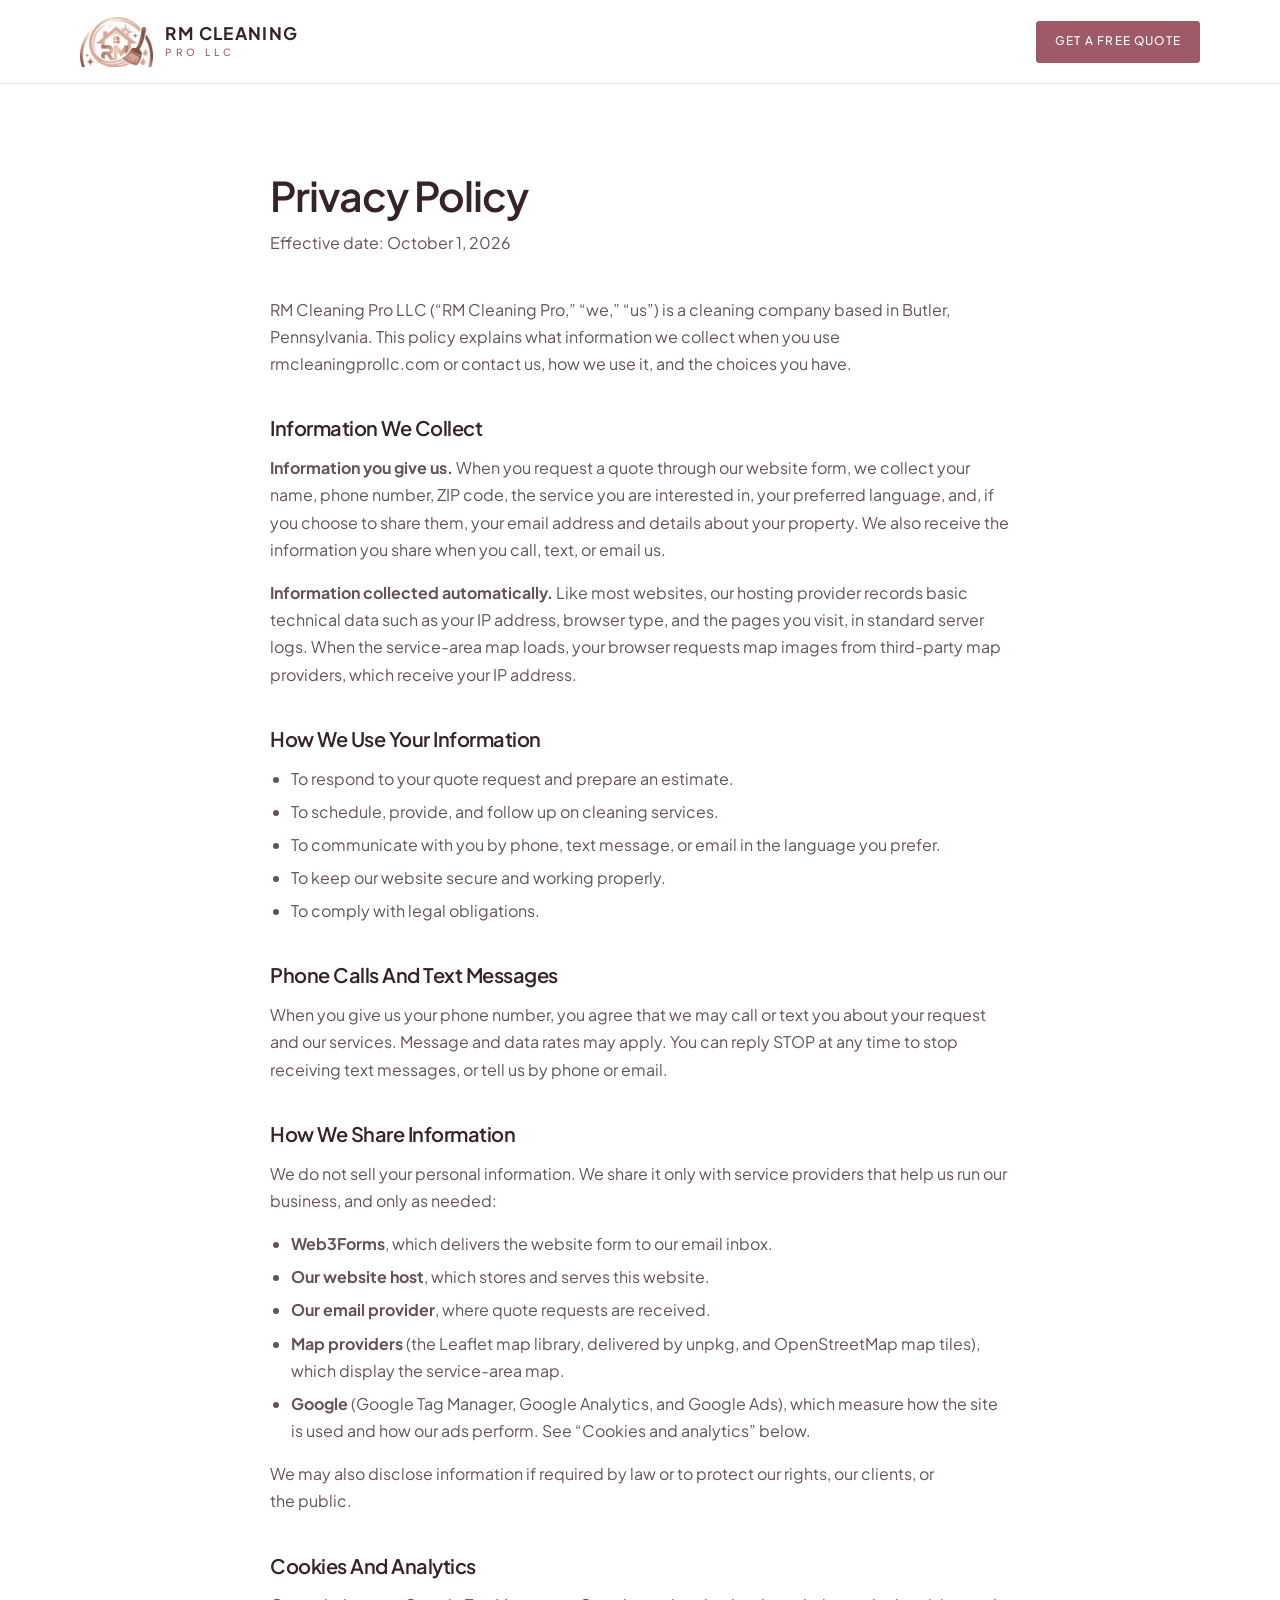
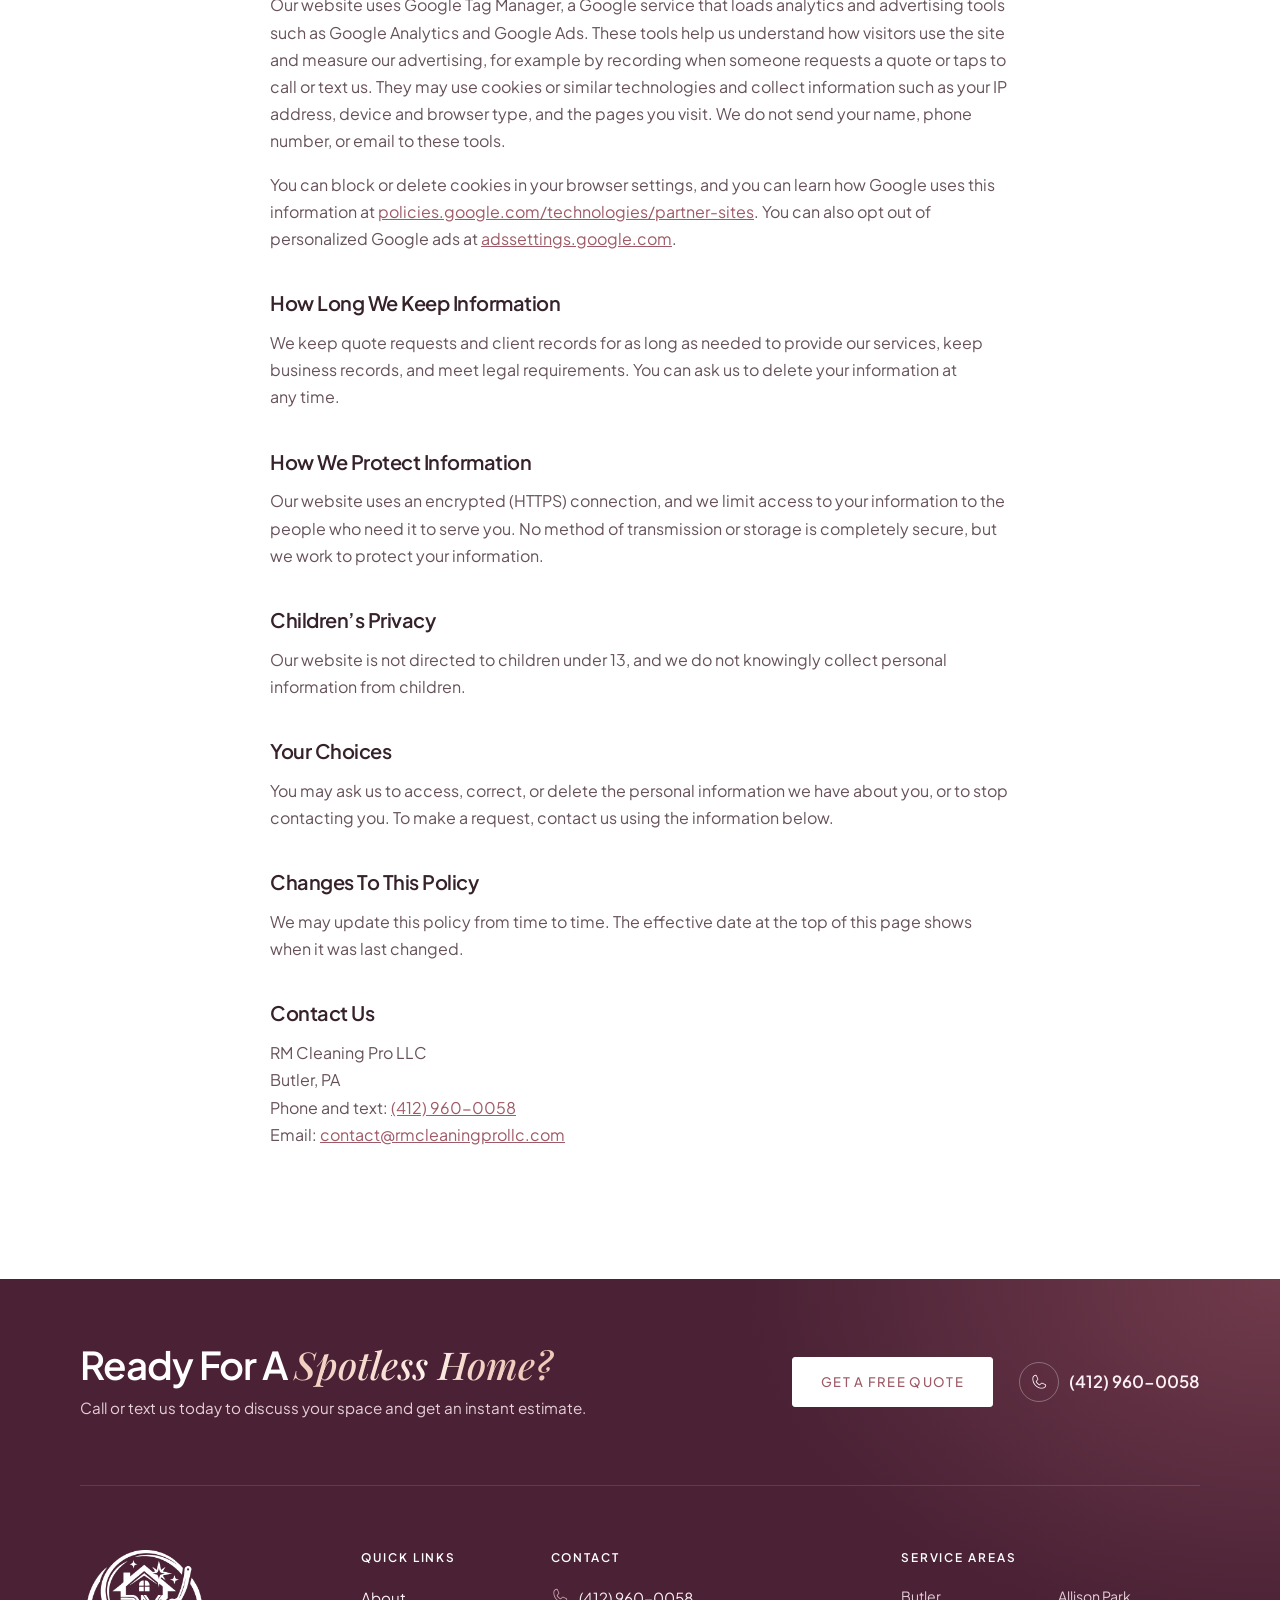
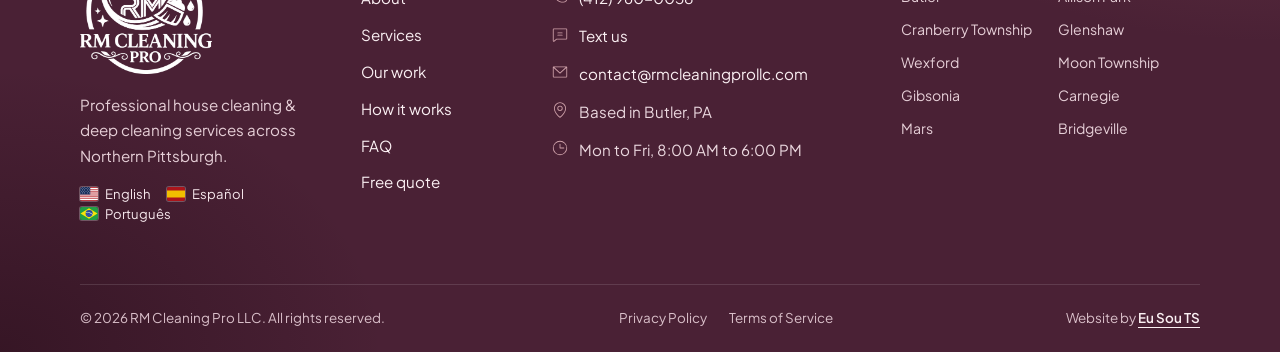
==== commit 70b49e8b: "Novo e-mail da empresa: contact@rmcleaningprollc.com Troca o Gmail provisorio pelo e-mail do dominio" ====
--- a/privacy-policy/index.html
+++ b/privacy-policy/index.html
@@ -103,7 +103,7 @@
     <p>RM Cleaning Pro LLC<br>
       Butler, PA<br>
       Phone and text: <a href="tel:+14129600058">(412) 960-0058</a><br>
-      Email: <a href="mailto:Thaynaronconi37@gmail.com">Thaynaronconi37@gmail.com</a></p>
+      Email: <a href="mailto:contact@rmcleaningprollc.com">contact@rmcleaningprollc.com</a></p>
   </div>
 </main>
 
@@ -149,7 +149,7 @@
         <ul class="ftr-contact">
           <li><a href="tel:+14129600058"><svg class="ic" aria-hidden="true"><use href="#i-phone"/></svg>(412) 960-0058</a></li>
           <li><a href="sms:+14129600058"><svg class="ic" aria-hidden="true"><use href="#i-chat-text"/></svg>Text us</a></li>
-          <li><a href="mailto:Thaynaronconi37@gmail.com"><svg class="ic" aria-hidden="true"><use href="#i-envelope-simple"/></svg>Thaynaronconi37@gmail.com</a></li>
+          <li><a href="mailto:contact@rmcleaningprollc.com"><svg class="ic" aria-hidden="true"><use href="#i-envelope-simple"/></svg>contact@rmcleaningprollc.com</a></li>
           <li><span><svg class="ic" aria-hidden="true"><use href="#i-map-pin"/></svg>Based in Butler, PA</span></li>
           <li><span><svg class="ic" aria-hidden="true"><use href="#i-clock"/></svg>Mon to Fri, 8:00 AM to 6:00 PM</span></li>
         </ul>
